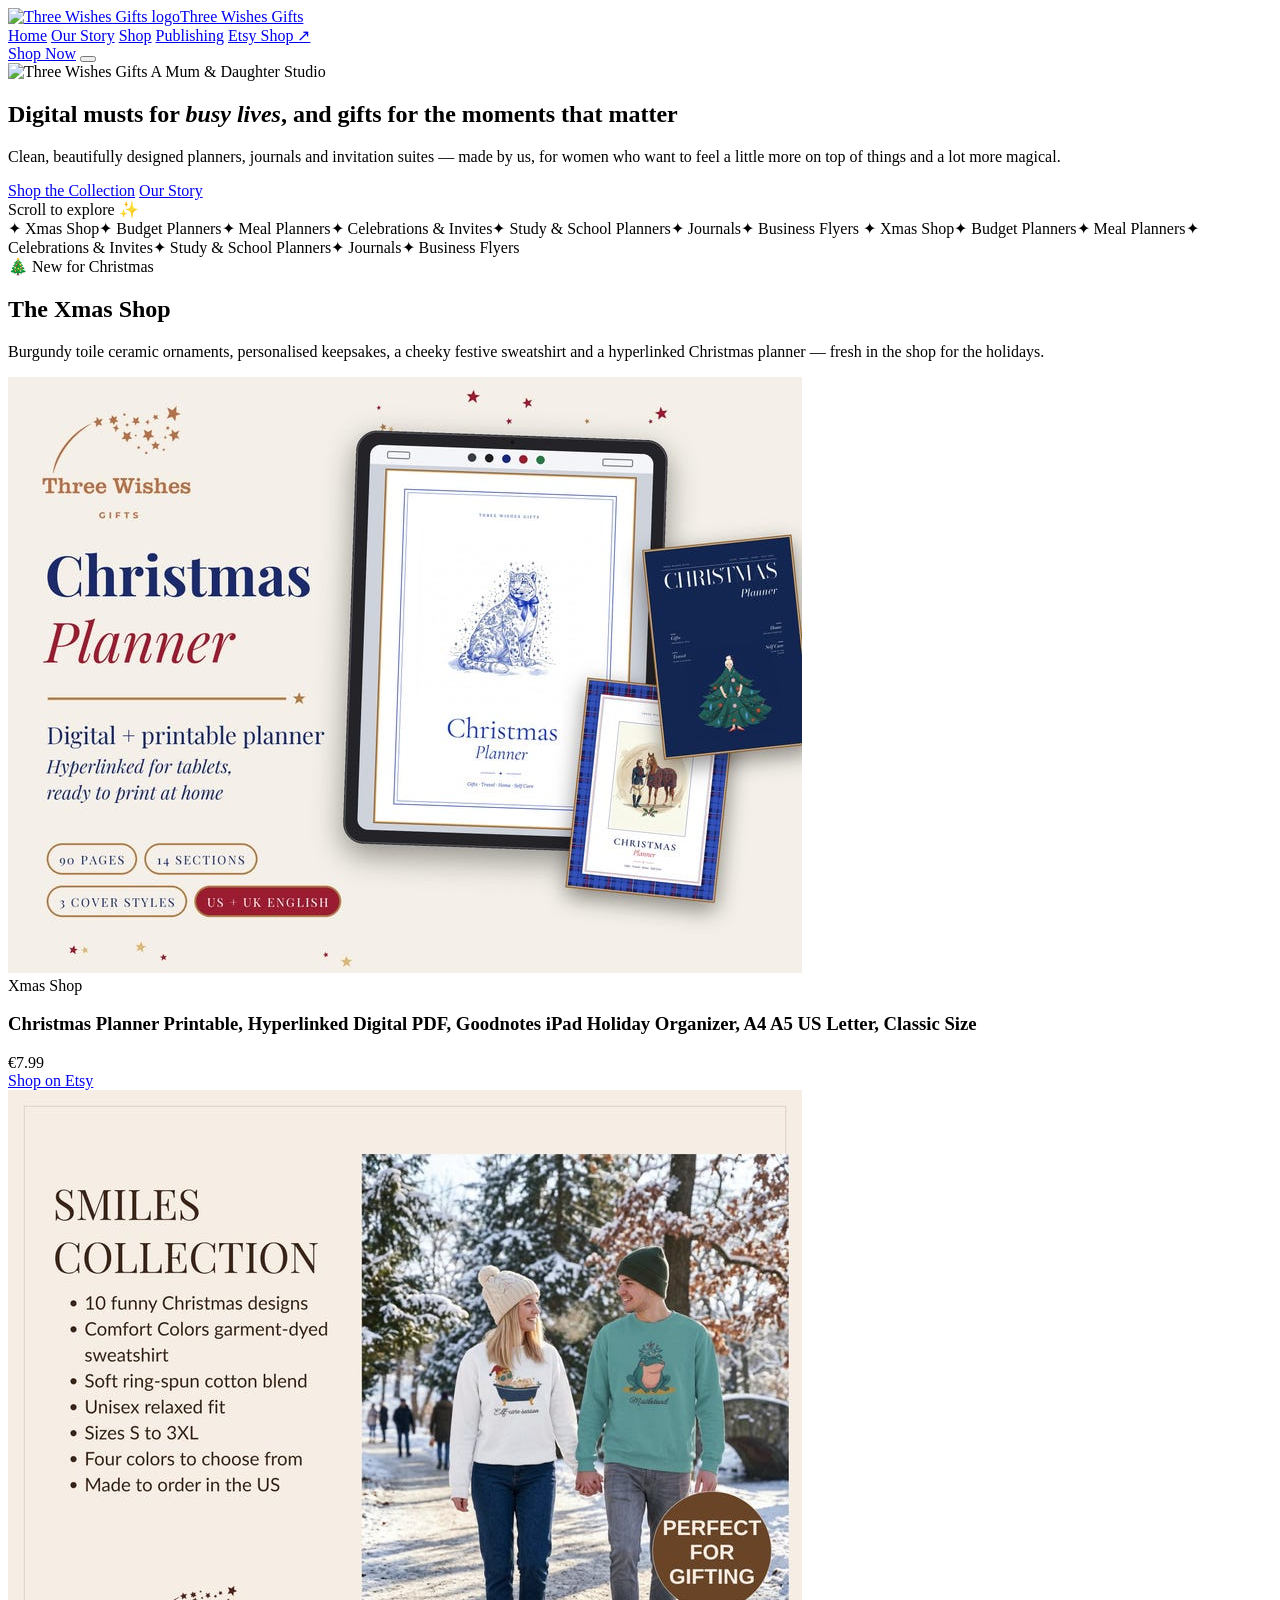
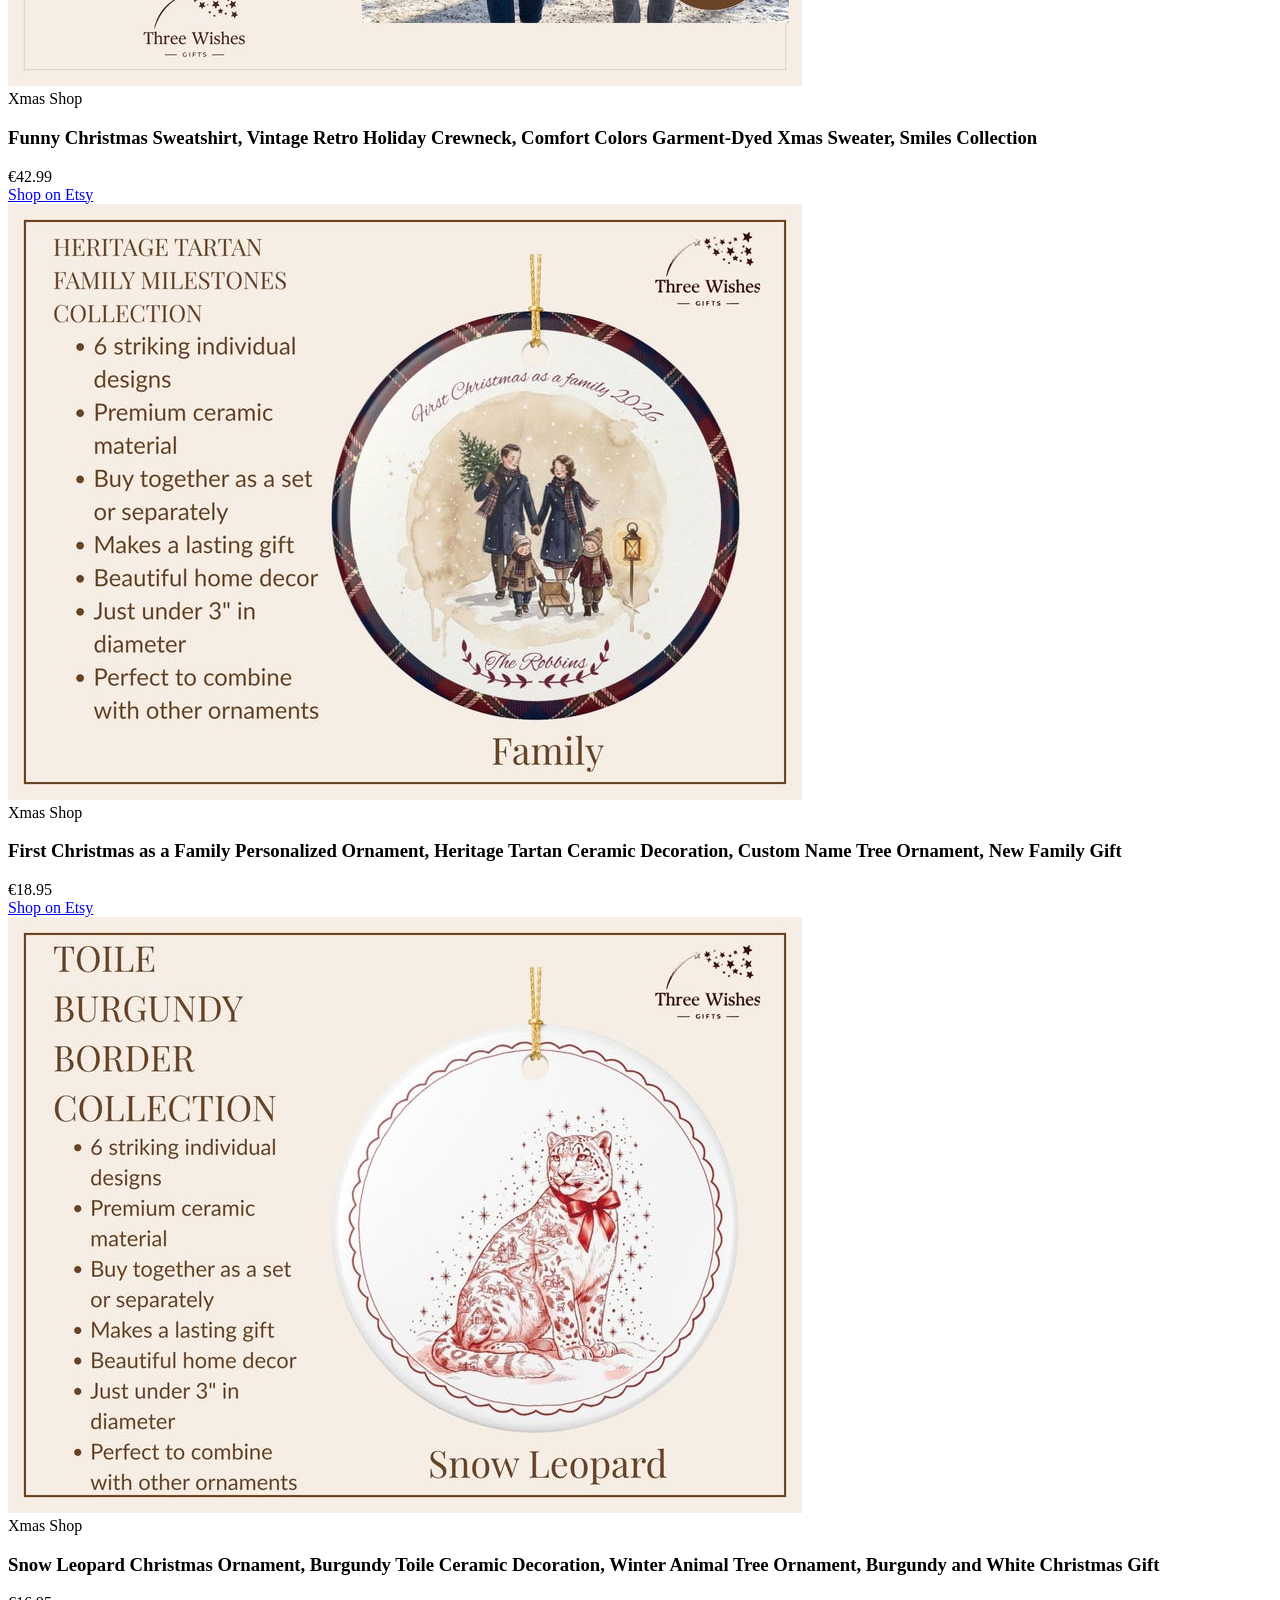
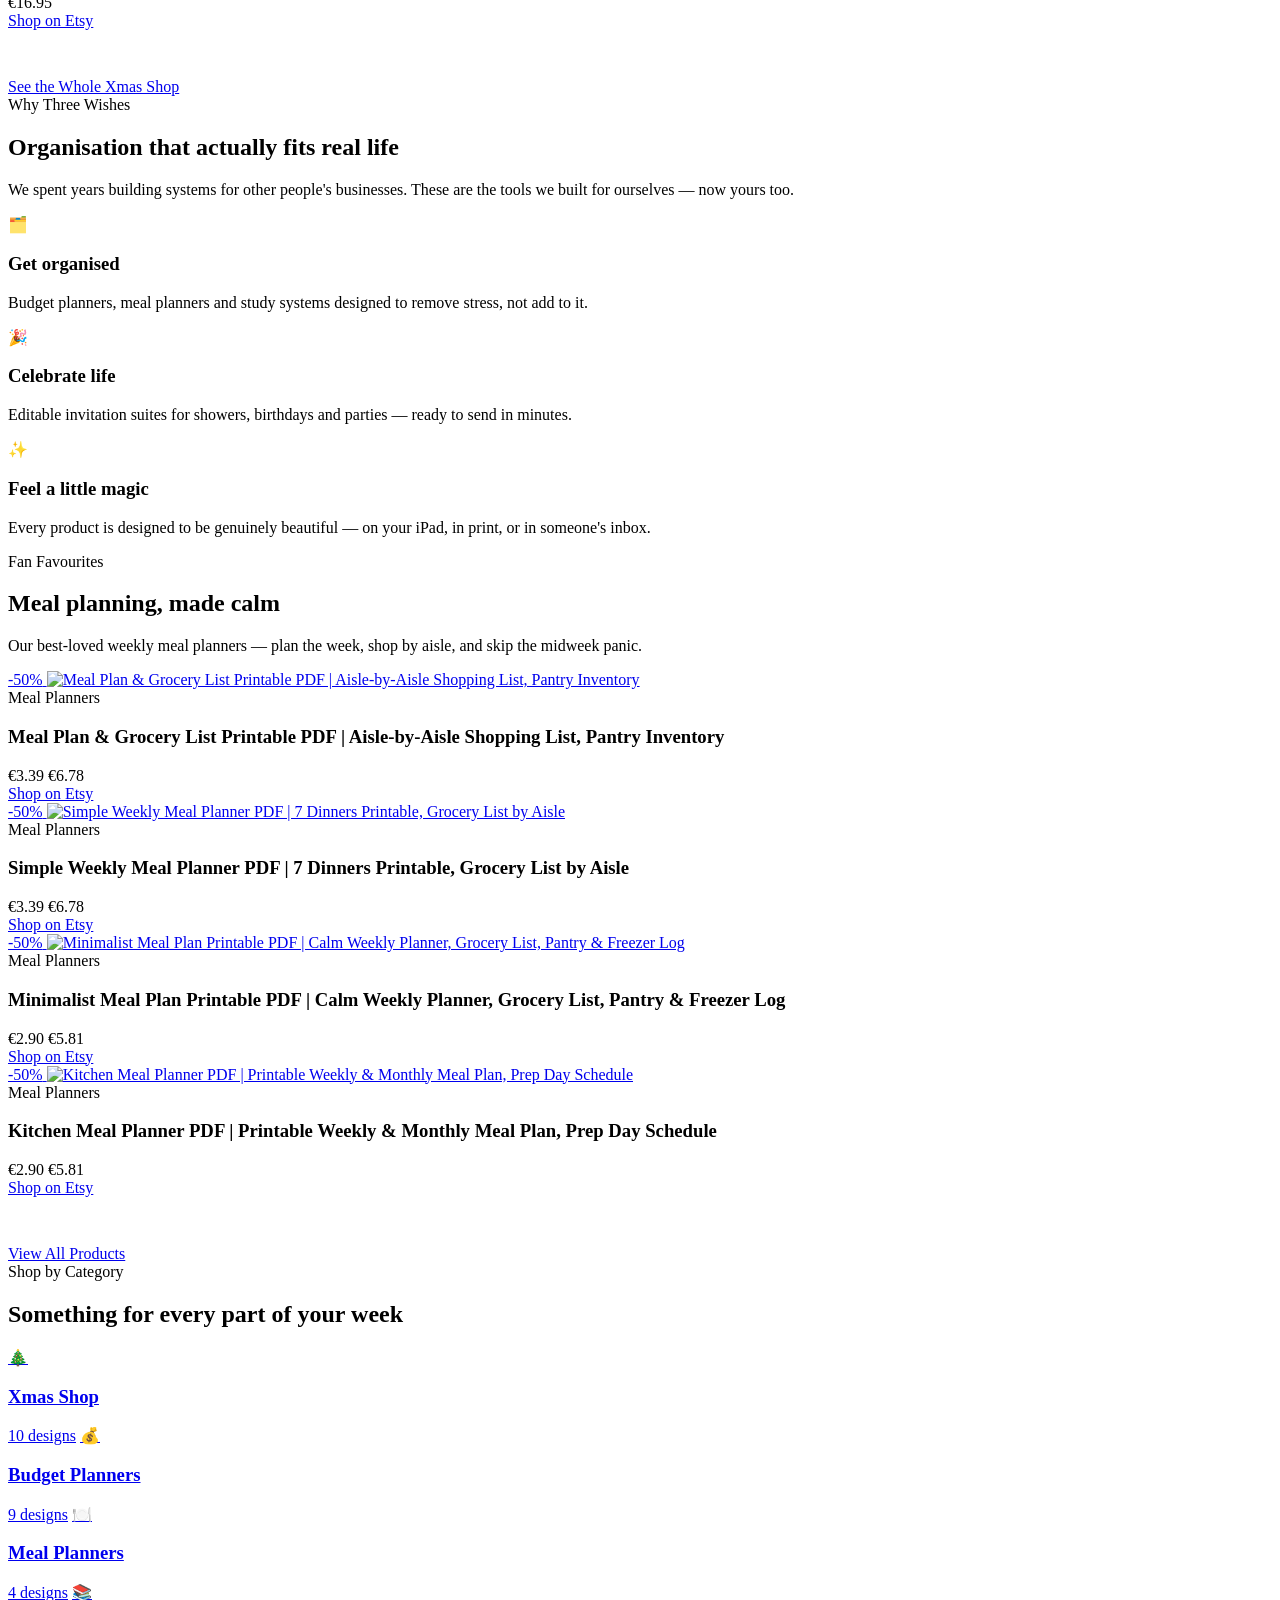
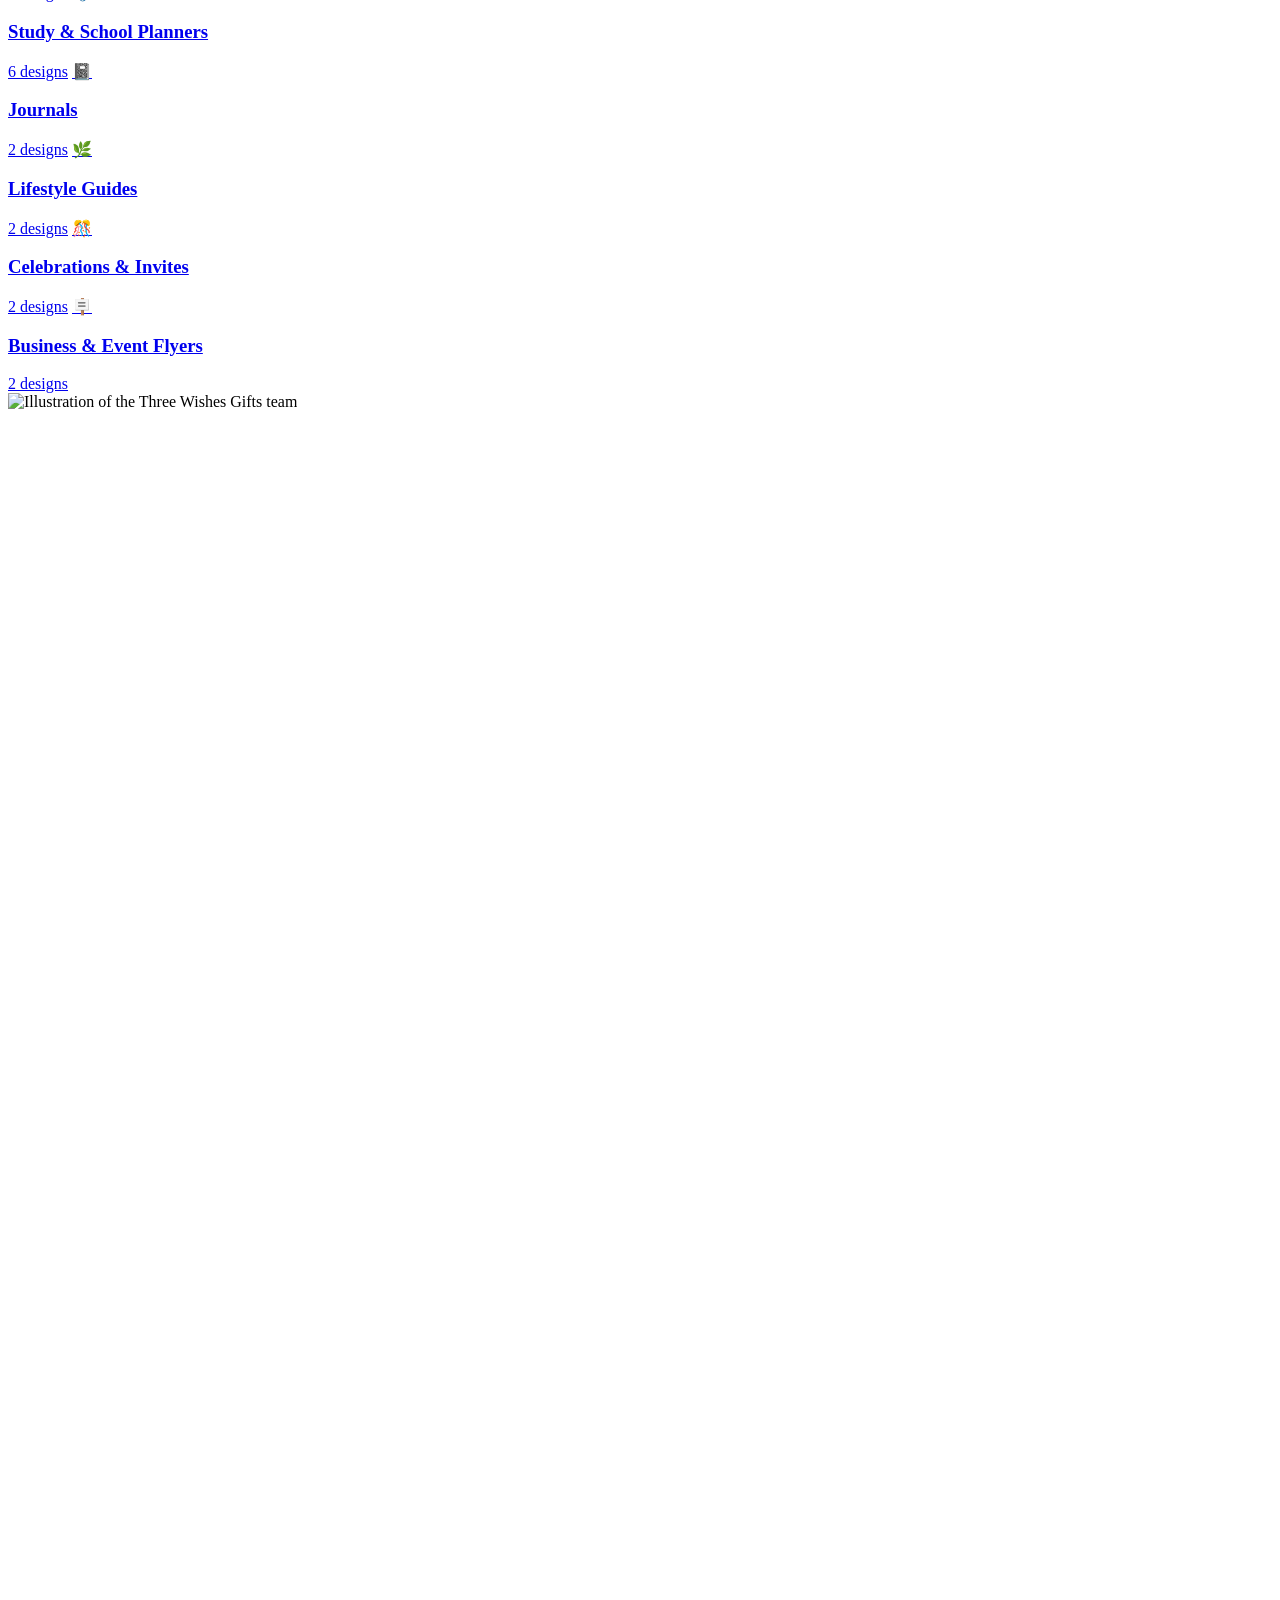
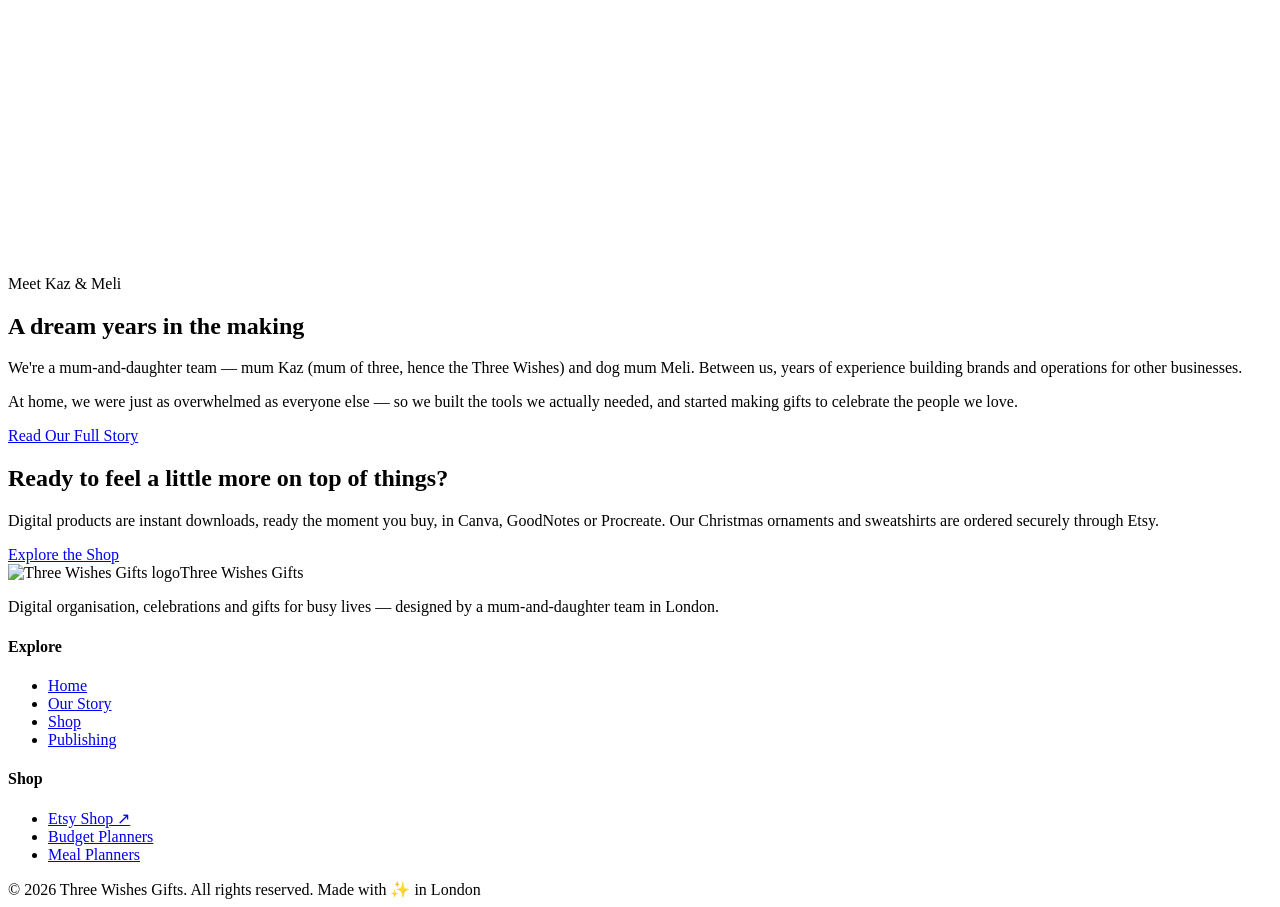
==== index.html @ a4e587ad "Swap Halloween for the Xmas Shop: add 10 new Etsy Christmas listings, drop Halloween Co-Authored-By:" ====
<!DOCTYPE html>
<html lang="en">
<head>
<meta charset="UTF-8" />
<meta name="viewport" content="width=device-width, initial-scale=1" />
<title>Three Wishes Gifts &mdash; Digital Musts for Busy Lives</title>
<meta name="description" content="Clean, beautifully designed digital planners, journals and invitation suites from a mum-and-daughter team. Shop Christmas gifts and ornaments, budget planners, meal planners, study planners and celebration suites." />
<meta name="theme-color" content="#f6f1e7" />
<link rel="icon" type="image/jpeg" href="assets/favicon-64.jpg" />
<link rel="apple-touch-icon" href="assets/favicon-180.jpg" />

<meta property="og:type" content="website" />
<meta property="og:title" content="Three Wishes Gifts &mdash; Digital Musts for Busy Lives" />
<meta property="og:description" content="Clean, beautifully designed digital planners, journals and invitation suites for real life." />
<meta property="og:image" content="assets/logo-512.jpg" />
<meta property="og:url" content="https://threewishesgifts.com" />
<meta name="twitter:card" content="summary_large_image" />

<link rel="preconnect" href="https://fonts.googleapis.com" />
<link rel="preconnect" href="https://fonts.gstatic.com" crossorigin />
<link href="https://fonts.googleapis.com/css2?family=Fraunces:ital,wght@0,500;0,600;1,500&family=Outfit:wght@400;500;600;700&display=swap" rel="stylesheet" />
<link rel="stylesheet" href="assets/styles.css?v=202611081514" />
</head>
<body>

<header class="site-header">
  <div class="container nav-inner">
    <a class="brand" href="index.html"><img src="assets/logo-512.jpg" alt="Three Wishes Gifts logo" />Three Wishes Gifts</a>
    <nav class="nav-links">
      <a href="index.html" class="active">Home</a>
      <a href="about.html">Our Story</a>
      <a href="shop.html">Shop</a>
      <a href="publishing/">Publishing</a>
      <a href="https://www.etsy.com/shop/ThreeWishesGiftsShop" target="_blank" rel="noopener">Etsy Shop ↗</a>
    </nav>
    <div class="nav-cta">
      <a class="btn btn-outline btn-sm" href="shop.html">Shop Now</a>
      <button class="nav-toggle" aria-label="Toggle menu"><span></span></button>
    </div>
  </div>
</header>

<section class="hero">
  <div class="sky" data-stars="18" aria-hidden="true"></div>
  <div class="container hero-content">
    <img class="logo-mark" src="assets/logo-512.jpg" alt="Three Wishes Gifts" />
    <span class="eyebrow">A Mum &amp; Daughter Studio</span>
    <h1>Digital musts for <em>busy lives</em>, and gifts for the moments that matter</h1>
    <p class="lede">Clean, beautifully designed planners, journals and invitation suites &mdash; made by us, for women who want to feel a little more on top of things and a lot more magical.</p>
    <div class="hero-actions">
      <a class="btn btn-primary" href="shop.html">Shop the Collection</a>
      <a class="btn btn-outline" href="about.html">Our Story</a>
    </div>
    <div class="scroll-cue">Scroll to explore ✨</div>
  </div>
</section>

<div class="marquee-wrap" aria-hidden="true">
  <div class="marquee-track">
    <span>✦ Xmas Shop</span><span>✦ Budget Planners</span><span>✦ Meal Planners</span><span>✦ Celebrations &amp; Invites</span><span>✦ Study &amp; School Planners</span><span>✦ Journals</span><span>✦ Business Flyers</span>
    <span>✦ Xmas Shop</span><span>✦ Budget Planners</span><span>✦ Meal Planners</span><span>✦ Celebrations &amp; Invites</span><span>✦ Study &amp; School Planners</span><span>✦ Journals</span><span>✦ Business Flyers</span>
  </div>
</div>

<section style="background:var(--cream-deep);">
  <div class="container">
    <div class="section-head reveal">
      <span class="eyebrow">🎄 New for Christmas</span>
      <h2>The Xmas Shop</h2>
      <p>Burgundy toile ceramic ornaments, personalised keepsakes, a cheeky festive sweatshirt and a hyperlinked Christmas planner &mdash; fresh in the shop for the holidays.</p>
    </div>
    <div class="product-grid" id="xmas-grid"></div>
    <div class="center reveal" style="margin-top:48px;">
      <a class="btn btn-outline" href="shop.html#Xmas%20Shop">See the Whole Xmas Shop</a>
    </div>
  </div>
</section>

<section>
  <div class="container">
    <div class="section-head reveal">
      <span class="eyebrow">Why Three Wishes</span>
      <h2>Organisation that actually fits real life</h2>
      <p>We spent years building systems for other people's businesses. These are the tools we built for ourselves &mdash; now yours too.</p>
    </div>
    <div class="feature-grid">
      <div class="feature-card reveal">
        <div class="feature-icon">🗂️</div>
        <h3>Get organised</h3>
        <p>Budget planners, meal planners and study systems designed to remove stress, not add to it.</p>
      </div>
      <div class="feature-card reveal">
        <div class="feature-icon">🎉</div>
        <h3>Celebrate life</h3>
        <p>Editable invitation suites for showers, birthdays and parties &mdash; ready to send in minutes.</p>
      </div>
      <div class="feature-card reveal">
        <div class="feature-icon">✨</div>
        <h3>Feel a little magic</h3>
        <p>Every product is designed to be genuinely beautiful &mdash; on your iPad, in print, or in someone's inbox.</p>
      </div>
    </div>
  </div>
</section>

<section style="background:var(--cream);">
  <div class="container">
    <div class="section-head reveal">
      <span class="eyebrow">Fan Favourites</span>
      <h2>Meal planning, made calm</h2>
      <p>Our best-loved weekly meal planners &mdash; plan the week, shop by aisle, and skip the midweek panic.</p>
    </div>
    <div class="product-grid" id="featured-grid"></div>
    <div class="center reveal" style="margin-top:48px;">
      <a class="btn btn-primary" href="shop.html">View All Products</a>
    </div>
  </div>
</section>

<section>
  <div class="container">
    <div class="section-head reveal">
      <span class="eyebrow">Shop by Category</span>
      <h2>Something for every part of your week</h2>
    </div>
    <div class="cat-grid">
      <a class="cat-tile reveal" href="shop.html#Xmas%20Shop"><span class="cat-emoji">🎄</span><h3>Xmas Shop</h3><span class="count">10 designs</span></a>
      <a class="cat-tile reveal" href="shop.html#Budget%20Planners"><span class="cat-emoji">💰</span><h3>Budget Planners</h3><span class="count">9 designs</span></a>
      <a class="cat-tile reveal" href="shop.html#Meal%20Planners"><span class="cat-emoji">🍽️</span><h3>Meal Planners</h3><span class="count">4 designs</span></a>
      <a class="cat-tile reveal" href="shop.html#Study%20%26%20School%20Planners"><span class="cat-emoji">📚</span><h3>Study &amp; School Planners</h3><span class="count">6 designs</span></a>
      <a class="cat-tile reveal" href="shop.html#Journals"><span class="cat-emoji">📓</span><h3>Journals</h3><span class="count">2 designs</span></a>
      <a class="cat-tile reveal" href="shop.html#Lifestyle%20Guides"><span class="cat-emoji">🌿</span><h3>Lifestyle Guides</h3><span class="count">2 designs</span></a>
      <a class="cat-tile reveal" href="shop.html#Celebrations%20%26%20Invites"><span class="cat-emoji">🎊</span><h3>Celebrations &amp; Invites</h3><span class="count">2 designs</span></a>
      <a class="cat-tile reveal" href="shop.html#Business%20%26%20Event%20Flyers"><span class="cat-emoji">🪧</span><h3>Business &amp; Event Flyers</h3><span class="count">2 designs</span></a>
    </div>
  </div>
</section>

<section style="background:var(--cream);">
  <div class="container">
    <div class="split reveal">
      <div class="crop-frame" style="aspect-ratio: 896 / 1050;">
        <img src="assets/about/about-hero-illustration.jpg" alt="Illustration of the Three Wishes Gifts team" />
      </div>
      <div class="split-copy">
        <span class="eyebrow">Meet Kaz &amp; Meli</span>
        <h2>A dream years in the making</h2>
        <p>We're a mum-and-daughter team &mdash; mum Kaz (mum of three, hence the Three Wishes) and dog mum Meli. Between us, years of experience building brands and operations for other businesses.</p>
        <p>At home, we were just as overwhelmed as everyone else &mdash; so we built the tools we actually needed, and started making gifts to celebrate the people we love.</p>
        <a class="btn btn-outline" style="margin-top:22px;" href="about.html">Read Our Full Story</a>
      </div>
    </div>
  </div>
</section>

<section>
  <div class="container">
    <div class="cta-banner reveal">
      <div class="sky" data-stars="12" aria-hidden="true"></div>
      <div style="position:relative;z-index:2;">
        <h2>Ready to feel a little more on top of things?</h2>
        <p>Digital products are instant downloads, ready the moment you buy, in Canva, GoodNotes or Procreate. Our Christmas ornaments and sweatshirts are ordered securely through Etsy.</p>
        <a class="btn btn-primary" href="shop.html">Explore the Shop</a>
      </div>
    </div>
  </div>
</section>

<footer class="site-footer">
  <div class="container">
    <div class="footer-grid">
      <div class="footer-col">
        <div class="footer-brand"><img src="assets/logo-512.jpg" alt="Three Wishes Gifts logo" />Three Wishes Gifts</div>
        <p class="footer-note">Digital organisation, celebrations and gifts for busy lives &mdash; designed by a mum-and-daughter team in London.</p>
      </div>
      <div class="footer-col">
        <h4>Explore</h4>
        <ul>
          <li><a href="index.html">Home</a></li>
          <li><a href="about.html">Our Story</a></li>
          <li><a href="shop.html">Shop</a></li>
          <li><a href="publishing/">Publishing</a></li>
        </ul>
      </div>
      <div class="footer-col">
        <h4>Shop</h4>
        <ul>
          <li><a href="https://www.etsy.com/shop/ThreeWishesGiftsShop" target="_blank" rel="noopener">Etsy Shop ↗</a></li>
          <li><a href="shop.html#Budget%20Planners">Budget Planners</a></li>
          <li><a href="shop.html#Meal%20Planners">Meal Planners</a></li>
        </ul>
      </div>
    </div>
    <div class="footer-bottom">
      <span>&copy; <span id="year"></span> Three Wishes Gifts. All rights reserved.</span>
      <span>Made with ✨ in London</span>
    </div>
  </div>
</footer>

<script src="assets/products.js?v=202611081514"></script>
<script>
  document.getElementById("year").textContent = new Date().getFullYear();
  const featured = PRODUCTS.filter(p => p.category === "Meal Planners");
  document.getElementById("featured-grid").innerHTML = featured.map(twProductCardHTML).join("");
  const xmas = PRODUCTS.filter(p => p.category === "Xmas Shop").slice(0, 4);
  document.getElementById("xmas-grid").innerHTML = xmas.map(twProductCardHTML).join("");
</script>
<script src="assets/script.js?v=202611081514"></script>
</body>
</html>
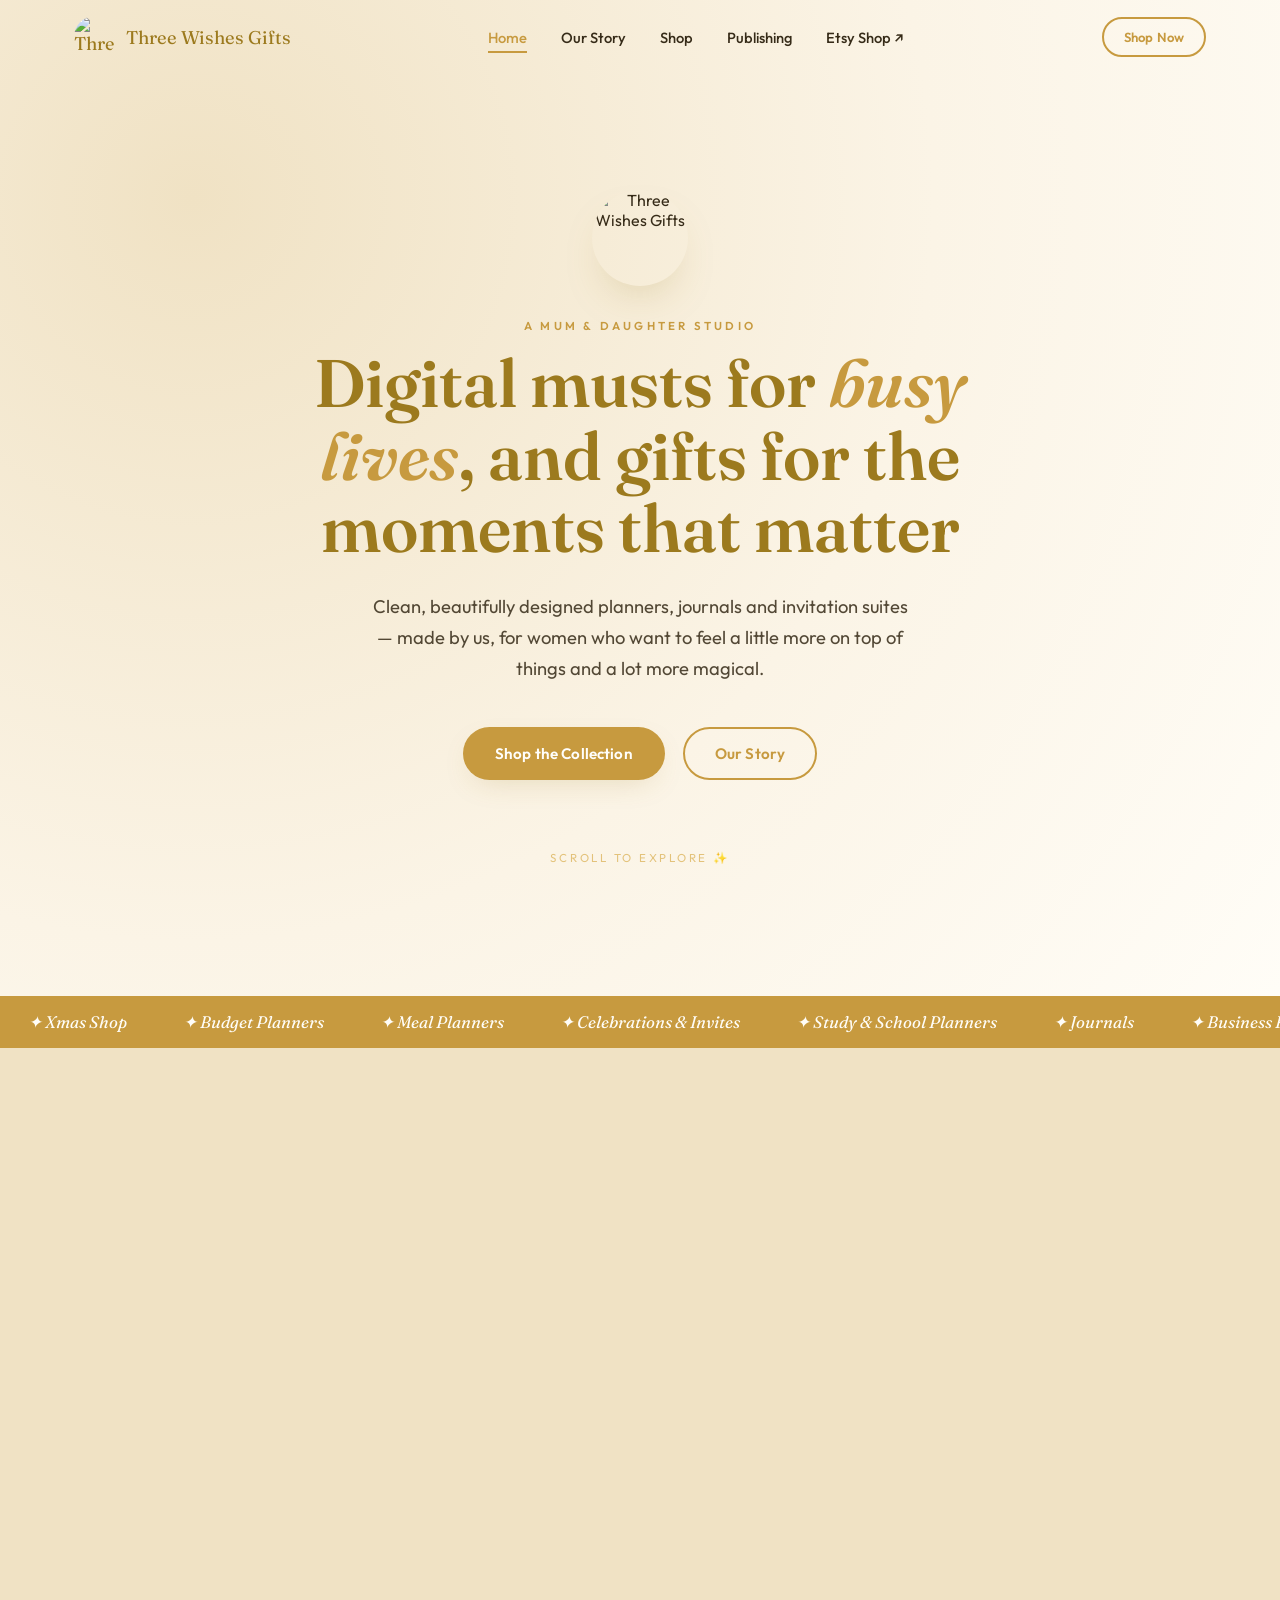
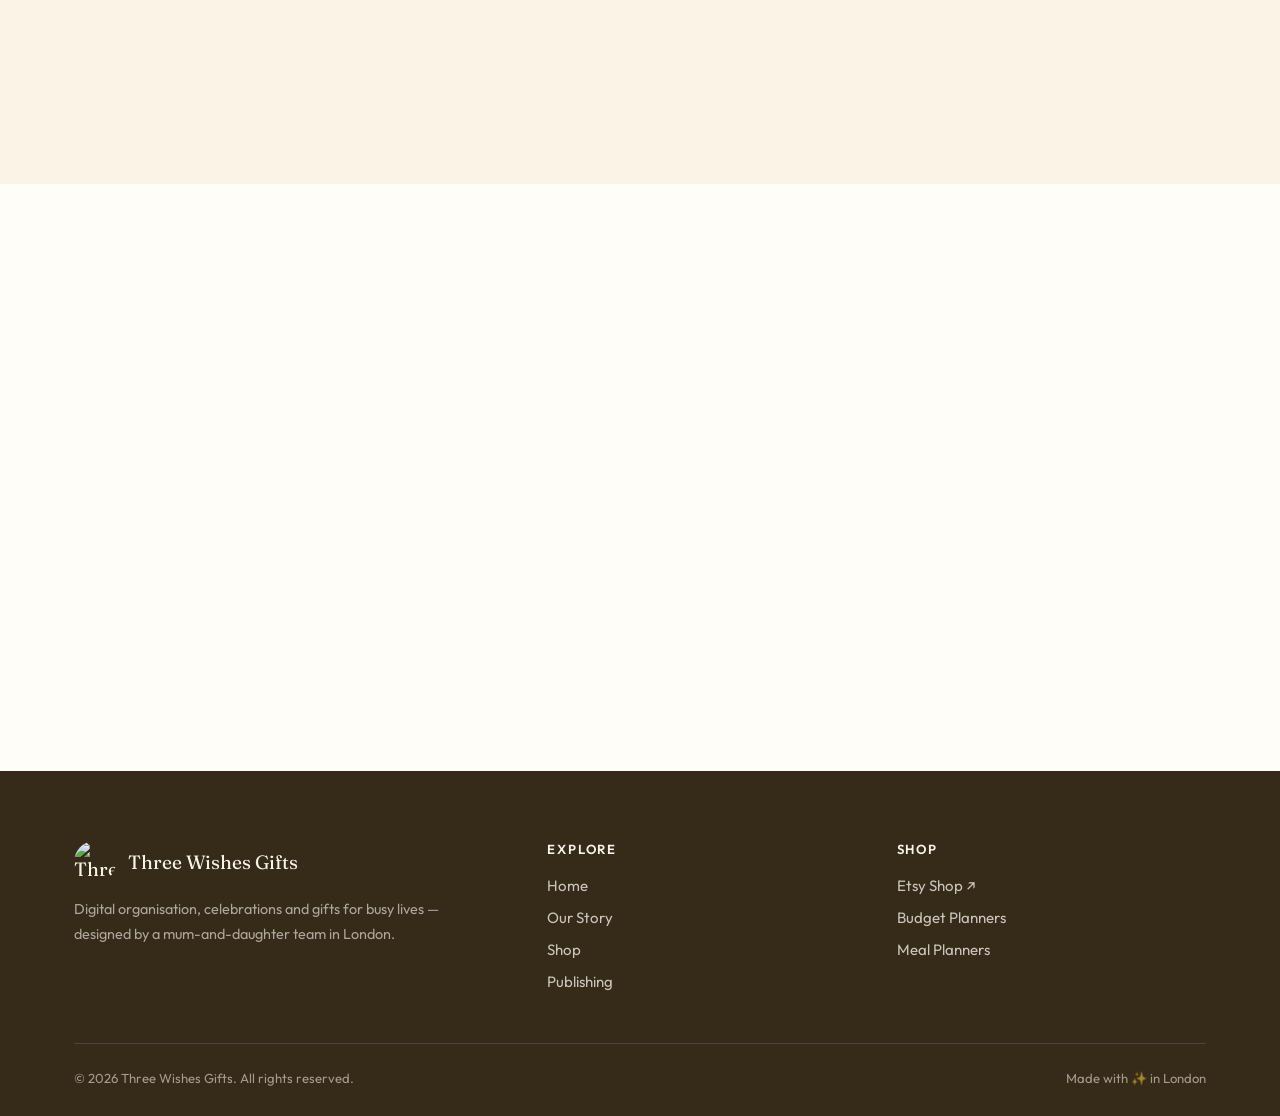
==== commit aab7a45d: "Add the Find the Killer books with Amazon buy links to the home and Publishing pages Co-Authored-By:" ====
--- a/index.html
+++ b/index.html
@@ -19,7 +19,7 @@
 <link rel="preconnect" href="https://fonts.googleapis.com" />
 <link rel="preconnect" href="https://fonts.gstatic.com" crossorigin />
 <link href="https://fonts.googleapis.com/css2?family=Fraunces:ital,wght@0,500;0,600;1,500&family=Outfit:wght@400;500;600;700&display=swap" rel="stylesheet" />
-<link rel="stylesheet" href="assets/styles.css?v=202611081514" />
+<link rel="stylesheet" href="assets/styles.css?v=202611081519" />
 </head>
 <body>
 
@@ -76,6 +76,40 @@
   </div>
 </section>
 
+<section style="background:var(--cream);" id="books">
+  <div class="container">
+    <div class="section-head reveal">
+      <span class="eyebrow">📚 Now on Amazon</span>
+      <h2>Find the Killer: murder mystery puzzle books</h2>
+      <p>Two complete cases, one fair answer each. Read the clues, work the elimination, and name the killer.</p>
+    </div>
+    <div class="book-grid">
+      <article class="book-card reveal">
+        <span class="eyebrow">Book 1 of 2 &middot; Find the Killer Series</span>
+        <h3>The Blackwater Ledger</h3>
+        <p class="book-tag">Sixty-five years of guests. One killer in the book.</p>
+        <p>Eleanor Voss kept every guest in one ledger and every complaint in a shoebox under the desk. The book gives you the clues; you find the killer.</p>
+        <p class="book-meta">Paperback &middot; J.M. Ashcombe</p>
+        <div class="book-actions">
+          <a class="btn btn-primary" href="https://www.amazon.com/dp/B0HN4JFQQZ" target="_blank" rel="noopener">Buy on Amazon</a>
+          <a class="btn btn-outline" href="publishing/#casebook">Free Casebook extras</a>
+        </div>
+      </article>
+      <article class="book-card reveal">
+        <span class="eyebrow">Book 2 of 2 &middot; Find the Killer Series</span>
+        <h3>Cold Case: Christmas</h3>
+        <p class="book-tag">5,000 suspects. 80 clues. One killer who never left.</p>
+        <p>Five linked Christmas murders, five case files and fifty-seven years of names. A logic and elimination whodunit for adults: solve each case, then find the one killer connecting them all.</p>
+        <p class="book-meta">Paperback &middot; 192 pages &middot; J.M. Ashcombe</p>
+        <div class="book-actions">
+          <a class="btn btn-primary" href="https://www.amazon.com/dp/B0HQJVK4QD" target="_blank" rel="noopener">Buy on Amazon</a>
+          <a class="btn btn-outline" href="publishing/#casebook">Free Casebook extras</a>
+        </div>
+      </article>
+    </div>
+  </div>
+</section>
+
 <section>
   <div class="container">
     <div class="section-head reveal">
@@ -198,7 +232,7 @@
   </div>
 </footer>
 
-<script src="assets/products.js?v=202611081514"></script>
+<script src="assets/products.js?v=202611081519"></script>
 <script>
   document.getElementById("year").textContent = new Date().getFullYear();
   const featured = PRODUCTS.filter(p => p.category === "Meal Planners");
@@ -206,6 +240,6 @@
   const xmas = PRODUCTS.filter(p => p.category === "Xmas Shop").slice(0, 4);
   document.getElementById("xmas-grid").innerHTML = xmas.map(twProductCardHTML).join("");
 </script>
-<script src="assets/script.js?v=202611081514"></script>
+<script src="assets/script.js?v=202611081519"></script>
 </body>
 </html>
--- a/assets/styles.css
+++ b/assets/styles.css
@@ -0,0 +1,517 @@
+/* Three Wishes Gifts — shared styles
+   Tones sampled from the gold-foil letterpress logo artwork. */
+
+:root {
+  --cream: #fbf4e6;
+  --cream-light: #fffdf7;
+  --cream-deep: #f0e2c4;
+  --coral: #c79a3f;
+  --coral-soft: #e3c27a;
+  --coral-pale: #edd9a8;
+  --ink: #9c7a1e;
+  --charcoal: #362b18;
+  --white: #fffefb;
+  --shadow: 0 20px 45px -20px rgba(156, 122, 30, 0.35);
+  --shadow-soft: 0 10px 30px -12px rgba(156, 122, 30, 0.25);
+  --radius-lg: 28px;
+  --radius-md: 18px;
+  --radius-sm: 12px;
+  --serif: "Fraunces", "Georgia", "Times New Roman", serif;
+  --sans: "Outfit", "Helvetica Neue", Arial, sans-serif;
+}
+
+* { box-sizing: border-box; }
+html { scroll-behavior: smooth; }
+
+body {
+  margin: 0;
+  padding: 0;
+  background: var(--cream-light);
+  color: var(--charcoal);
+  font-family: var(--sans);
+  -webkit-font-smoothing: antialiased;
+  text-rendering: optimizeLegibility;
+  overflow-x: hidden;
+}
+
+img { max-width: 100%; display: block; }
+a { color: inherit; text-decoration: none; }
+ul { list-style: none; margin: 0; padding: 0; }
+h1, h2, h3, h4 { font-family: var(--serif); margin: 0; font-weight: 600; color: var(--ink); }
+p { margin: 0; line-height: 1.7; }
+
+.container {
+  width: 100%;
+  max-width: 1180px;
+  margin: 0 auto;
+  padding: 0 24px;
+}
+
+.eyebrow {
+  display: inline-block;
+  font-family: var(--sans);
+  font-size: 0.72rem;
+  font-weight: 600;
+  letter-spacing: 0.28em;
+  text-transform: uppercase;
+  color: var(--coral);
+  margin-bottom: 14px;
+}
+
+.btn {
+  display: inline-flex;
+  align-items: center;
+  gap: 8px;
+  padding: 15px 30px;
+  border-radius: 999px;
+  font-family: var(--sans);
+  font-weight: 600;
+  font-size: 0.95rem;
+  letter-spacing: 0.01em;
+  border: 2px solid transparent;
+  cursor: pointer;
+  transition: transform 0.25s ease, box-shadow 0.25s ease, background 0.25s ease, color 0.25s ease;
+  white-space: nowrap;
+}
+.btn-primary {
+  background: var(--coral);
+  color: var(--white);
+  box-shadow: var(--shadow-soft);
+}
+.btn-primary:hover { transform: translateY(-3px); box-shadow: var(--shadow); background: var(--ink); }
+.btn-outline {
+  background: transparent;
+  border-color: var(--coral);
+  color: var(--coral);
+}
+.btn-outline:hover { background: var(--coral); color: var(--white); transform: translateY(-3px); }
+.btn-sm { padding: 10px 20px; font-size: 0.82rem; }
+
+/* ---------- NAV ---------- */
+.site-header {
+  position: fixed;
+  top: 0; left: 0; right: 0;
+  z-index: 100;
+  padding: 16px 0;
+  transition: background 0.35s ease, box-shadow 0.35s ease, padding 0.35s ease;
+}
+.site-header.scrolled {
+  background: rgba(255, 248, 239, 0.88);
+  backdrop-filter: blur(14px);
+  -webkit-backdrop-filter: blur(14px);
+  box-shadow: 0 8px 30px -18px rgba(156, 122, 30, 0.4);
+  padding: 10px 0;
+}
+.nav-inner {
+  display: flex;
+  align-items: center;
+  justify-content: space-between;
+  gap: 20px;
+}
+.brand {
+  display: flex;
+  align-items: center;
+  gap: 10px;
+  font-family: var(--serif);
+  font-size: 1.15rem;
+  color: var(--ink);
+}
+.brand img { width: 42px; height: 42px; border-radius: 50%; object-fit: cover; }
+.nav-links {
+  display: flex;
+  align-items: center;
+  gap: 34px;
+  font-size: 0.92rem;
+  font-weight: 500;
+}
+.nav-links a { position: relative; padding: 4px 0; color: var(--charcoal); transition: color 0.2s ease; }
+.nav-links a::after {
+  content: "";
+  position: absolute; left: 0; bottom: -2px;
+  width: 0; height: 2px; background: var(--coral);
+  transition: width 0.25s ease;
+}
+.nav-links a:hover, .nav-links a.active { color: var(--coral); }
+.nav-links a:hover::after, .nav-links a.active::after { width: 100%; }
+.nav-cta { display: flex; align-items: center; gap: 16px; }
+.nav-toggle {
+  display: none;
+  width: 42px; height: 42px;
+  border-radius: 50%;
+  border: 1.5px solid var(--coral);
+  background: transparent;
+  align-items: center; justify-content: center;
+  cursor: pointer;
+}
+.nav-toggle span, .nav-toggle span::before, .nav-toggle span::after {
+  content: ""; display: block; width: 18px; height: 2px; background: var(--coral); position: relative; transition: 0.25s ease;
+}
+.nav-toggle span::before { position: absolute; top: -6px; }
+.nav-toggle span::after { position: absolute; top: 6px; }
+.nav-toggle.open span { background: transparent; }
+.nav-toggle.open span::before { transform: rotate(45deg); top: 0; }
+.nav-toggle.open span::after { transform: rotate(-45deg); top: 0; }
+
+@media (max-width: 860px) {
+  .nav-links {
+    position: fixed;
+    top: 0; right: -100%;
+    height: 100vh;
+    width: min(78vw, 320px);
+    background: var(--white);
+    flex-direction: column;
+    justify-content: center;
+    gap: 32px;
+    font-size: 1.15rem;
+    box-shadow: -20px 0 50px -20px rgba(185,84,63,0.4);
+    transition: right 0.4s cubic-bezier(.2,.9,.2,1);
+    z-index: 90;
+  }
+  .nav-links.open { right: 0; }
+  .nav-toggle { display: inline-flex; }
+  .nav-cta .btn-outline { display: none; }
+}
+
+/* ---------- STARFIELD ---------- */
+.sky { position: absolute; inset: 0; overflow: hidden; pointer-events: none; z-index: 0; }
+.sky i {
+  position: absolute; display: block; width: 7px; height: 7px;
+  background: var(--coral-soft);
+  clip-path: polygon(50% 0%, 61% 35%, 98% 35%, 68% 57%, 79% 91%, 50% 70%, 21% 91%, 32% 57%, 2% 35%, 39% 35%);
+  opacity: 0; animation: twinkle 4.5s ease-in-out infinite;
+}
+@keyframes twinkle {
+  0%, 100% { opacity: 0; transform: scale(0.6); }
+  50% { opacity: 0.85; transform: scale(1.1); }
+}
+@keyframes float-y {
+  0%, 100% { transform: translateY(0); }
+  50% { transform: translateY(-14px); }
+}
+
+/* ---------- HERO ---------- */
+.hero {
+  position: relative;
+  padding: 190px 0 130px;
+  background: radial-gradient(circle at 15% 20%, var(--cream-deep), var(--cream) 55%, var(--cream-light) 100%);
+  overflow: hidden;
+  text-align: center;
+}
+.hero-content { position: relative; z-index: 2; max-width: 780px; margin: 0 auto; }
+.hero .logo-mark {
+  width: 96px; height: 96px; border-radius: 50%; object-fit: cover;
+  margin: 0 auto 28px; box-shadow: var(--shadow); animation: float-y 5s ease-in-out infinite;
+}
+.hero h1 {
+  font-size: clamp(2.4rem, 5.4vw, 4.2rem);
+  line-height: 1.08;
+  color: var(--ink);
+}
+.hero h1 em { font-style: italic; color: var(--coral); }
+.hero p.lede {
+  margin: 26px auto 0;
+  max-width: 46ch;
+  font-size: 1.15rem;
+  color: var(--charcoal);
+  opacity: 0.85;
+}
+.hero-actions {
+  margin-top: 42px;
+  display: flex; gap: 18px; justify-content: center; flex-wrap: wrap;
+}
+.scroll-cue {
+  margin-top: 70px;
+  display: inline-flex; flex-direction: column; align-items: center; gap: 8px;
+  font-size: 0.72rem; letter-spacing: 0.24em; text-transform: uppercase; color: var(--coral-soft);
+  animation: float-y 2.4s ease-in-out infinite;
+}
+
+/* ---------- MARQUEE ---------- */
+.marquee-wrap {
+  background: var(--coral);
+  padding: 16px 0;
+  overflow: hidden;
+  white-space: nowrap;
+}
+.marquee-track {
+  display: inline-flex;
+  animation: marquee 26s linear infinite;
+}
+.marquee-track span {
+  color: var(--cream-light);
+  font-family: var(--serif);
+  font-style: italic;
+  font-size: 1.05rem;
+  padding: 0 28px;
+  display: inline-flex;
+  align-items: center;
+  gap: 28px;
+}
+@keyframes marquee {
+  from { transform: translateX(0); }
+  to { transform: translateX(-50%); }
+}
+
+/* ---------- SECTIONS ---------- */
+section { position: relative; padding: 110px 0; }
+.section-head { max-width: 640px; margin: 0 auto 56px; text-align: center; }
+.section-head h2 { font-size: clamp(1.9rem, 3.4vw, 2.7rem); }
+.section-head p { margin-top: 16px; color: var(--charcoal); opacity: 0.75; font-size: 1.05rem; }
+
+.reveal { opacity: 0; transform: translateY(28px); transition: opacity 0.7s ease, transform 0.7s ease; }
+.reveal.in { opacity: 1; transform: translateY(0); }
+
+/* feature strip */
+.feature-grid {
+  display: grid;
+  grid-template-columns: repeat(3, 1fr);
+  gap: 30px;
+}
+.feature-card {
+  background: var(--white);
+  border-radius: var(--radius-lg);
+  padding: 40px 32px;
+  text-align: center;
+  box-shadow: var(--shadow-soft);
+  transition: transform 0.35s ease, box-shadow 0.35s ease;
+}
+.feature-card:hover { transform: translateY(-8px); box-shadow: var(--shadow); }
+.feature-icon {
+  width: 64px; height: 64px; margin: 0 auto 22px;
+  border-radius: 50%;
+  background: var(--cream);
+  display: flex; align-items: center; justify-content: center;
+  font-size: 1.7rem;
+}
+.feature-card h3 { font-size: 1.2rem; margin-bottom: 10px; }
+.feature-card p { color: var(--charcoal); opacity: 0.75; font-size: 0.96rem; }
+
+/* story / about preview split */
+.split {
+  display: grid;
+  grid-template-columns: 1fr 1fr;
+  gap: 64px;
+  align-items: center;
+}
+.split img { border-radius: var(--radius-lg); box-shadow: var(--shadow); width: 100%; }
+.crop-frame {
+  border-radius: var(--radius-lg);
+  box-shadow: var(--shadow);
+  overflow: hidden;
+}
+.crop-frame img {
+  width: 100%; height: 100%;
+  object-fit: cover;
+  object-position: center bottom;
+  border-radius: 0; box-shadow: none;
+}
+.split .eyebrow { display: block; }
+.split h2 { margin-bottom: 20px; }
+.split p + p { margin-top: 16px; }
+.split-copy p { color: var(--charcoal); opacity: 0.85; }
+.split.reverse { direction: rtl; }
+.split.reverse > * { direction: ltr; }
+
+/* category tiles */
+.cat-grid {
+  display: grid;
+  grid-template-columns: repeat(3, 1fr);
+  gap: 24px;
+}
+.cat-tile {
+  position: relative;
+  border-radius: var(--radius-md);
+  padding: 34px 26px;
+  background: linear-gradient(155deg, var(--cream) 0%, var(--cream-deep) 100%);
+  overflow: hidden;
+  transition: transform 0.35s ease, box-shadow 0.35s ease;
+  box-shadow: var(--shadow-soft);
+}
+.cat-tile:hover { transform: translateY(-6px) scale(1.015); box-shadow: var(--shadow); }
+.cat-tile .cat-emoji { font-size: 1.9rem; margin-bottom: 14px; display: block; }
+.cat-tile h3 { font-size: 1.12rem; margin-bottom: 6px; }
+.cat-tile span.count { color: var(--coral); font-weight: 600; font-size: 0.85rem; }
+
+/* product grid & cards */
+.product-grid {
+  display: grid;
+  grid-template-columns: repeat(4, 1fr);
+  gap: 28px;
+}
+.product-card {
+  background: var(--white);
+  border-radius: var(--radius-md);
+  overflow: hidden;
+  box-shadow: var(--shadow-soft);
+  transition: transform 0.35s ease, box-shadow 0.35s ease;
+  display: flex;
+  flex-direction: column;
+}
+.product-card:hover { transform: translateY(-8px); box-shadow: var(--shadow); }
+.product-thumb {
+  position: relative;
+  aspect-ratio: 4 / 3;
+  overflow: hidden;
+  background: var(--cream);
+}
+.product-thumb img {
+  width: 100%; height: 100%; object-fit: cover;
+  transition: transform 0.5s ease;
+}
+.product-card:hover .product-thumb img { transform: scale(1.07); }
+.badge-off {
+  position: absolute; top: 12px; left: 12px;
+  background: var(--coral);
+  color: var(--white);
+  font-size: 0.7rem;
+  font-weight: 700;
+  padding: 5px 10px;
+  border-radius: 999px;
+}
+.product-body { padding: 20px 20px 22px; display: flex; flex-direction: column; gap: 10px; flex: 1; }
+.product-cat { font-size: 0.7rem; text-transform: uppercase; letter-spacing: 0.14em; color: var(--coral-soft); font-weight: 600; }
+.product-title { font-family: var(--serif); font-size: 1.02rem; color: var(--charcoal); line-height: 1.35; flex: 1; }
+.product-price { display: flex; align-items: baseline; gap: 8px; }
+.price-now { font-weight: 700; color: var(--ink); font-size: 1.08rem; }
+.price-was { text-decoration: line-through; color: #b79a8e; font-size: 0.85rem; }
+.product-card .btn { margin-top: 6px; justify-content: center; width: 100%; }
+
+/* shop filters */
+.filter-bar {
+  display: flex; flex-wrap: wrap; gap: 12px; justify-content: center; margin-bottom: 48px;
+}
+.filter-chip {
+  padding: 10px 20px;
+  border-radius: 999px;
+  border: 1.5px solid var(--coral-pale);
+  color: var(--ink);
+  font-size: 0.86rem;
+  font-weight: 600;
+  cursor: pointer;
+  background: var(--white);
+  transition: all 0.25s ease;
+}
+.filter-chip:hover { border-color: var(--coral); }
+.filter-chip.active { background: var(--coral); border-color: var(--coral); color: var(--white); }
+
+/* CTA banner */
+.cta-banner {
+  background: linear-gradient(135deg, var(--coral) 0%, var(--ink) 100%);
+  border-radius: var(--radius-lg);
+  padding: 70px 40px;
+  text-align: center;
+  color: var(--white);
+  position: relative;
+  overflow: hidden;
+}
+.cta-banner h2 { color: var(--white); font-size: clamp(1.8rem, 3.4vw, 2.5rem); }
+.cta-banner p { color: rgba(255,255,255,0.88); margin-top: 14px; max-width: 46ch; margin-left: auto; margin-right: auto; }
+.cta-banner .btn-primary { background: var(--white); color: var(--ink); margin-top: 30px; }
+.cta-banner .btn-primary:hover { background: var(--cream-light); color: var(--ink); }
+
+/* pull quote (about) */
+.pull-quote {
+  font-family: var(--serif);
+  font-style: italic;
+  font-size: clamp(1.3rem, 2.4vw, 1.7rem);
+  color: var(--ink);
+  border-left: 4px solid var(--coral);
+  padding: 6px 0 6px 28px;
+  margin: 40px 0;
+}
+
+.story-copy { max-width: 760px; margin: 0 auto; }
+.story-copy p { color: var(--charcoal); opacity: 0.9; font-size: 1.08rem; margin-bottom: 22px; }
+.story-inline-img { margin: 44px auto; text-align: center; }
+.story-inline-img figcaption { margin-top: 14px; font-size: 0.85rem; color: var(--coral-soft); font-style: italic; }
+
+.signature { margin-top: 50px; font-family: var(--serif); font-style: italic; font-size: 1.3rem; color: var(--ink); text-align: center; }
+
+/* page hero (small, for about/shop) */
+.page-hero {
+  position: relative;
+  padding: 170px 0 90px;
+  text-align: center;
+  background: radial-gradient(circle at 85% 10%, var(--cream-deep), var(--cream) 60%);
+  overflow: hidden;
+}
+.page-hero h1 { font-size: clamp(2.2rem, 4.6vw, 3.4rem); }
+.page-hero p { margin-top: 18px; max-width: 52ch; margin-left: auto; margin-right: auto; color: var(--charcoal); opacity: 0.8; font-size: 1.05rem; }
+
+/* footer */
+.site-footer {
+  background: var(--charcoal);
+  color: var(--cream);
+  padding: 70px 0 30px;
+}
+.footer-grid {
+  display: grid;
+  grid-template-columns: 1.4fr 1fr 1fr;
+  gap: 40px;
+  padding-bottom: 40px;
+  border-bottom: 1px solid rgba(255,255,255,0.12);
+}
+.footer-brand { display: flex; align-items: center; gap: 12px; font-family: var(--serif); font-size: 1.2rem; margin-bottom: 14px; }
+.footer-brand img { width: 42px; height: 42px; border-radius: 50%; }
+.footer-col h4 { color: var(--cream); font-family: var(--sans); font-size: 0.82rem; letter-spacing: 0.14em; text-transform: uppercase; margin-bottom: 18px; }
+.footer-col ul li { margin-bottom: 12px; }
+.footer-col a { color: rgba(255,248,239,0.75); font-size: 0.94rem; transition: color 0.2s ease; }
+.footer-col a:hover { color: var(--coral-pale); }
+.footer-note { color: rgba(255,248,239,0.6); font-size: 0.9rem; max-width: 46ch; }
+.footer-bottom {
+  padding-top: 26px;
+  display: flex; justify-content: space-between; align-items: center; flex-wrap: wrap; gap: 12px;
+  font-size: 0.82rem; color: rgba(255,248,239,0.55);
+}
+
+/* misc */
+.center { text-align: center; }
+.tag-pill {
+  display: inline-block; padding: 6px 16px; border-radius: 999px;
+  background: var(--cream); color: var(--ink); font-size: 0.78rem; font-weight: 600; letter-spacing: 0.06em;
+}
+
+@media (max-width: 980px) {
+  .feature-grid, .cat-grid { grid-template-columns: repeat(2, 1fr); }
+  .product-grid { grid-template-columns: repeat(3, 1fr); }
+  .split { grid-template-columns: 1fr; gap: 36px; }
+  .split.reverse { direction: ltr; }
+  .footer-grid { grid-template-columns: 1fr 1fr; }
+}
+@media (max-width: 640px) {
+  .feature-grid, .cat-grid, .product-grid { grid-template-columns: 1fr 1fr; }
+  .hero { padding: 150px 0 90px; }
+  section { padding: 80px 0; }
+  .footer-grid { grid-template-columns: 1fr; }
+  .cta-banner { padding: 50px 24px; }
+}
+@media (max-width: 460px) {
+  .product-grid, .feature-grid, .cat-grid { grid-template-columns: 1fr; }
+}
+
+/* books (Find the Killer series) */
+.book-grid {
+  display: grid;
+  grid-template-columns: repeat(2, 1fr);
+  gap: 30px;
+  max-width: 900px;
+  margin: 0 auto;
+}
+.book-card {
+  display: flex; flex-direction: column;
+  background: var(--white);
+  border-left: 4px solid var(--coral);
+  border-radius: var(--radius-lg);
+  padding: 38px 34px;
+  box-shadow: var(--shadow-soft);
+  transition: transform 0.35s ease, box-shadow 0.35s ease;
+}
+.book-card:hover { transform: translateY(-6px); box-shadow: var(--shadow); }
+.book-card h3 { font-size: 1.5rem; margin: 6px 0 10px; }
+.book-card .book-tag { font-weight: 600; color: var(--ink); margin-bottom: 12px; }
+.book-card p { color: var(--charcoal); opacity: 0.85; font-size: 0.98rem; }
+.book-card .book-meta { margin-top: 14px; font-size: 0.85rem; letter-spacing: 0.06em; text-transform: uppercase; opacity: 0.65; }
+.book-card .book-actions { margin-top: auto; padding-top: 24px; display: flex; flex-wrap: wrap; gap: 12px; }
+@media (max-width: 760px) {
+  .book-grid { grid-template-columns: 1fr; }
+}
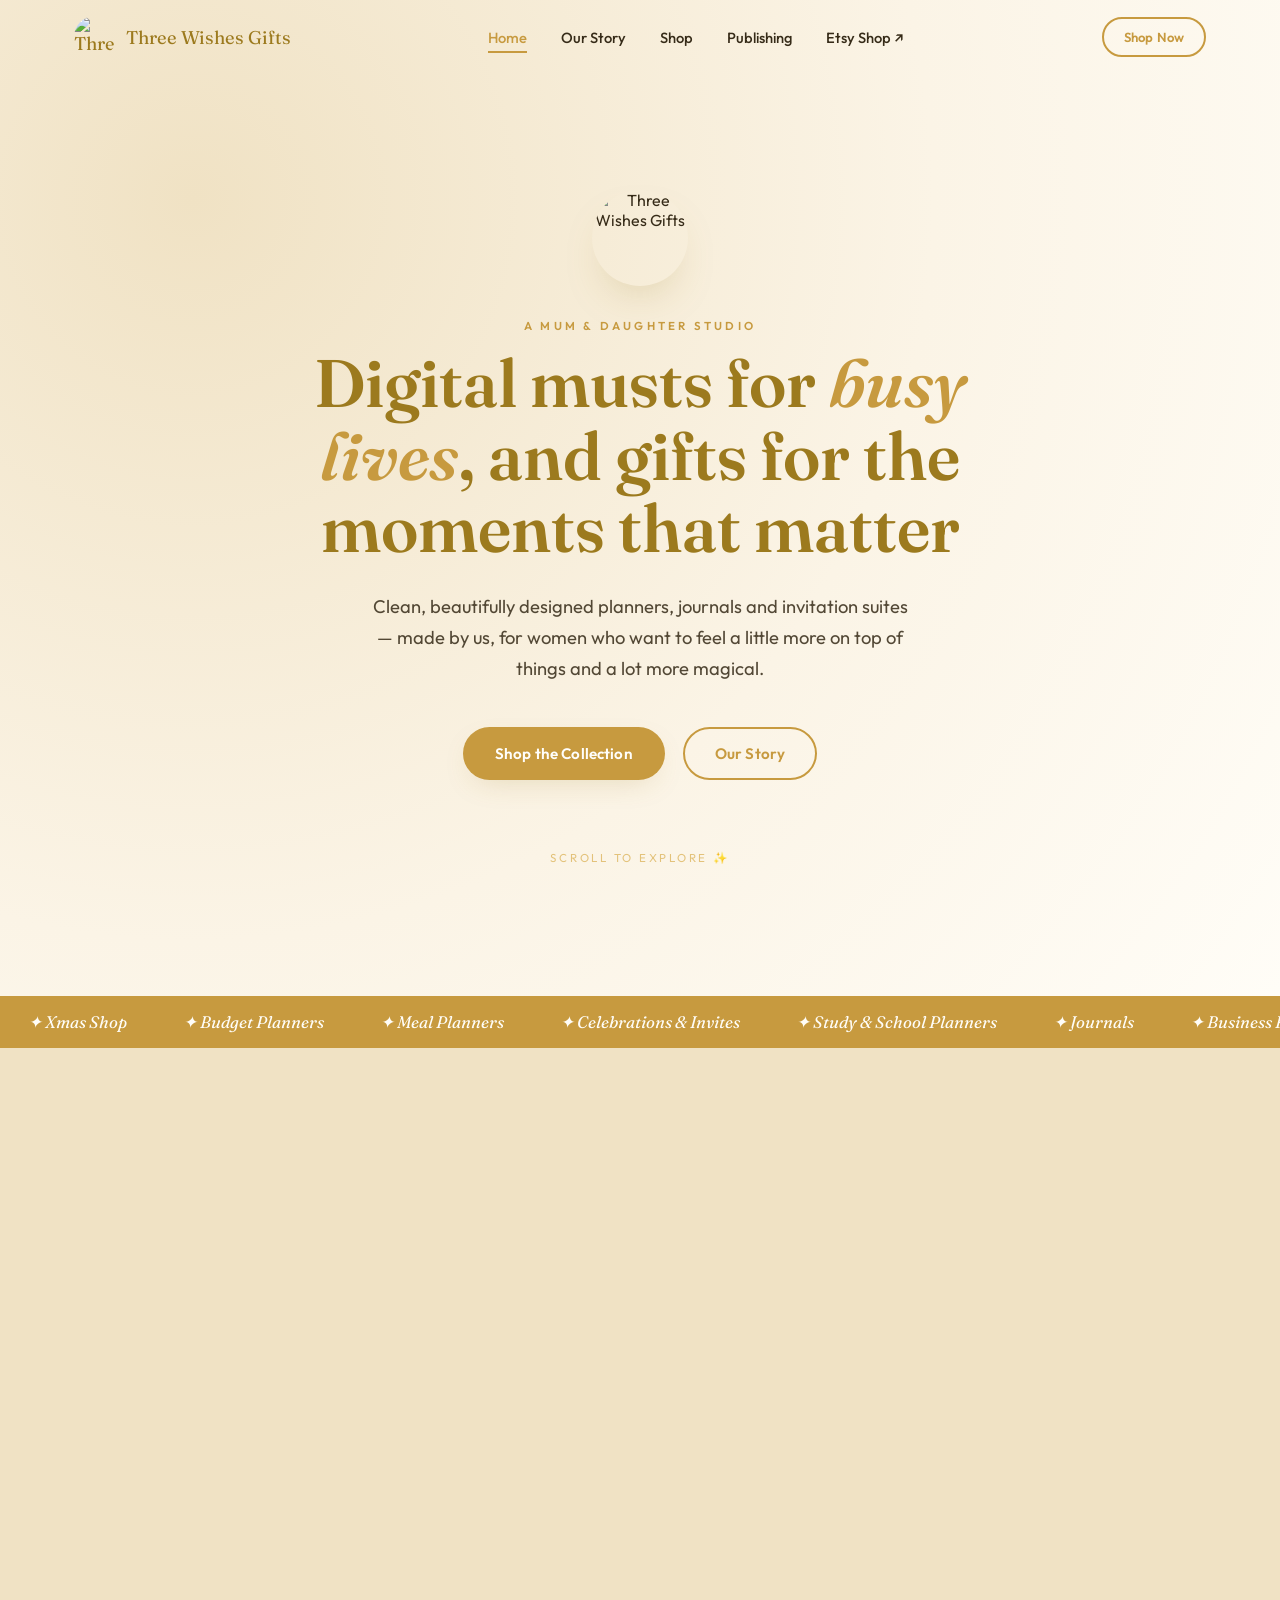
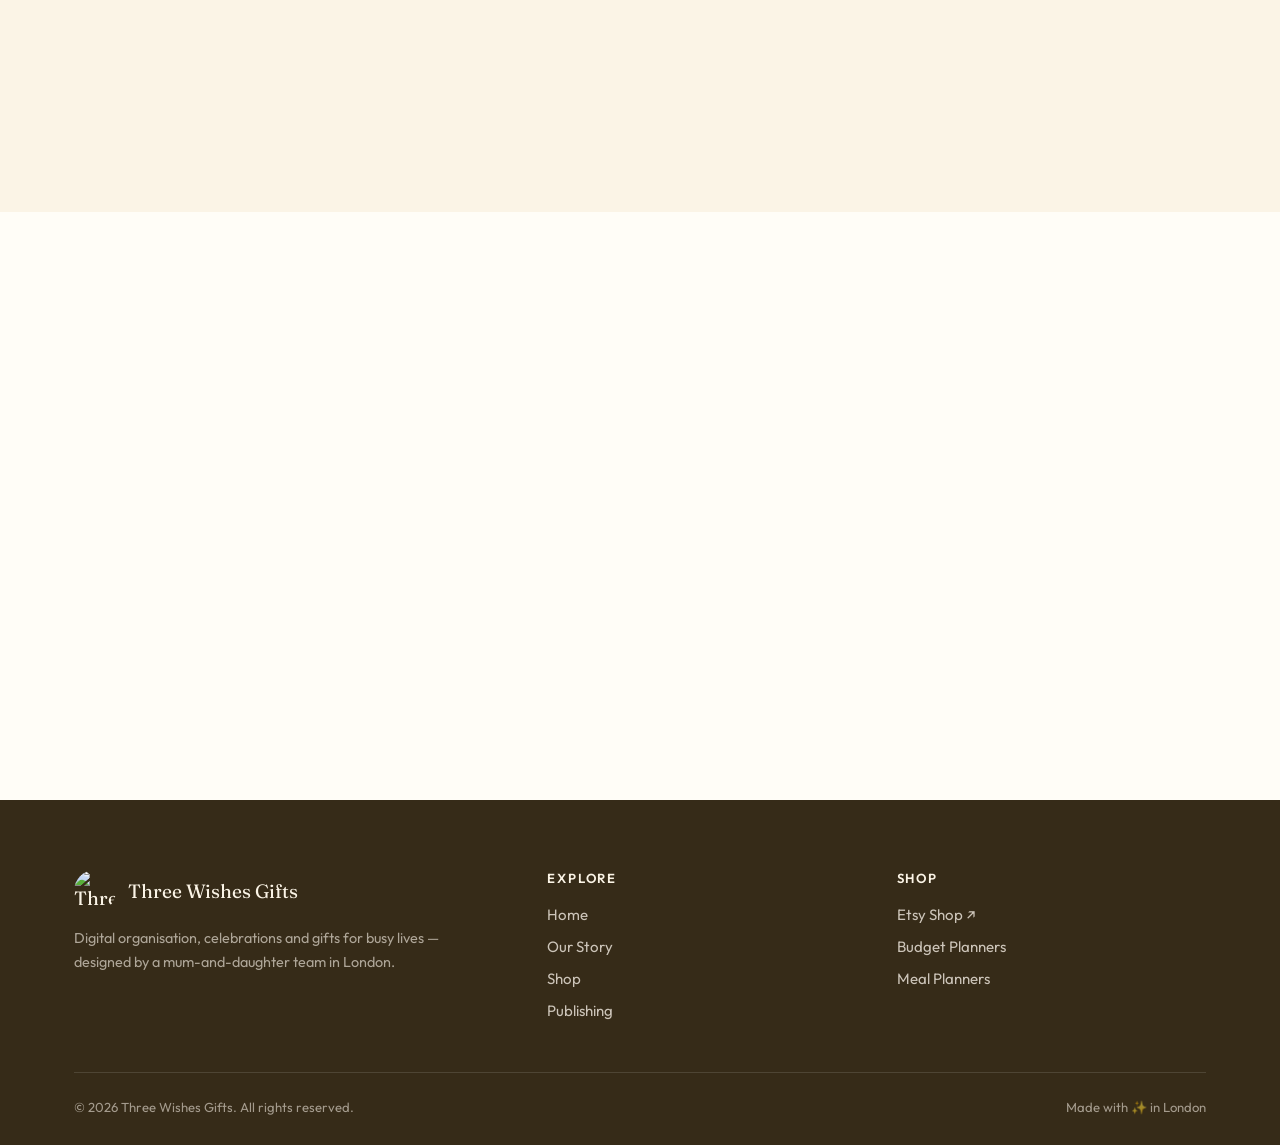
==== commit d9b665d1: "Sync the full Etsy shop: 22 more Christmas listings, live USD prices and sale badges Co-Authored-By:" ====
--- a/index.html
+++ b/index.html
@@ -19,7 +19,7 @@
 <link rel="preconnect" href="https://fonts.googleapis.com" />
 <link rel="preconnect" href="https://fonts.gstatic.com" crossorigin />
 <link href="https://fonts.googleapis.com/css2?family=Fraunces:ital,wght@0,500;0,600;1,500&family=Outfit:wght@400;500;600;700&display=swap" rel="stylesheet" />
-<link rel="stylesheet" href="assets/styles.css?v=202611081519" />
+<link rel="stylesheet" href="assets/styles.css?v=202611081525" />
 </head>
 <body>
 
@@ -67,7 +67,7 @@
     <div class="section-head reveal">
       <span class="eyebrow">🎄 New for Christmas</span>
       <h2>The Xmas Shop</h2>
-      <p>Burgundy toile ceramic ornaments, personalised keepsakes, a cheeky festive sweatshirt and a hyperlinked Christmas planner &mdash; fresh in the shop for the holidays.</p>
+      <p>Toile and tartan ceramic ornaments, personalised keepsakes for every hobby, a cheeky festive sweatshirt and a hyperlinked Christmas planner &mdash; fresh in the shop for the holidays.</p>
     </div>
     <div class="product-grid" id="xmas-grid"></div>
     <div class="center reveal" style="margin-top:48px;">
@@ -158,7 +158,7 @@
       <h2>Something for every part of your week</h2>
     </div>
     <div class="cat-grid">
-      <a class="cat-tile reveal" href="shop.html#Xmas%20Shop"><span class="cat-emoji">🎄</span><h3>Xmas Shop</h3><span class="count">10 designs</span></a>
+      <a class="cat-tile reveal" href="shop.html#Xmas%20Shop"><span class="cat-emoji">🎄</span><h3>Xmas Shop</h3><span class="count">32 designs</span></a>
       <a class="cat-tile reveal" href="shop.html#Budget%20Planners"><span class="cat-emoji">💰</span><h3>Budget Planners</h3><span class="count">9 designs</span></a>
       <a class="cat-tile reveal" href="shop.html#Meal%20Planners"><span class="cat-emoji">🍽️</span><h3>Meal Planners</h3><span class="count">4 designs</span></a>
       <a class="cat-tile reveal" href="shop.html#Study%20%26%20School%20Planners"><span class="cat-emoji">📚</span><h3>Study &amp; School Planners</h3><span class="count">6 designs</span></a>
@@ -232,14 +232,15 @@
   </div>
 </footer>
 
-<script src="assets/products.js?v=202611081519"></script>
+<script src="assets/products.js?v=202611081525"></script>
 <script>
   document.getElementById("year").textContent = new Date().getFullYear();
   const featured = PRODUCTS.filter(p => p.category === "Meal Planners");
   document.getElementById("featured-grid").innerHTML = featured.map(twProductCardHTML).join("");
-  const xmas = PRODUCTS.filter(p => p.category === "Xmas Shop").slice(0, 4);
+  const xmasPicks = ["4600837664", "4612017939", "4607645724", "4607165723"];
+  const xmas = xmasPicks.map(id => PRODUCTS.find(p => p.url.includes(id))).filter(Boolean);
   document.getElementById("xmas-grid").innerHTML = xmas.map(twProductCardHTML).join("");
 </script>
-<script src="assets/script.js?v=202611081519"></script>
+<script src="assets/script.js?v=202611081525"></script>
 </body>
 </html>
